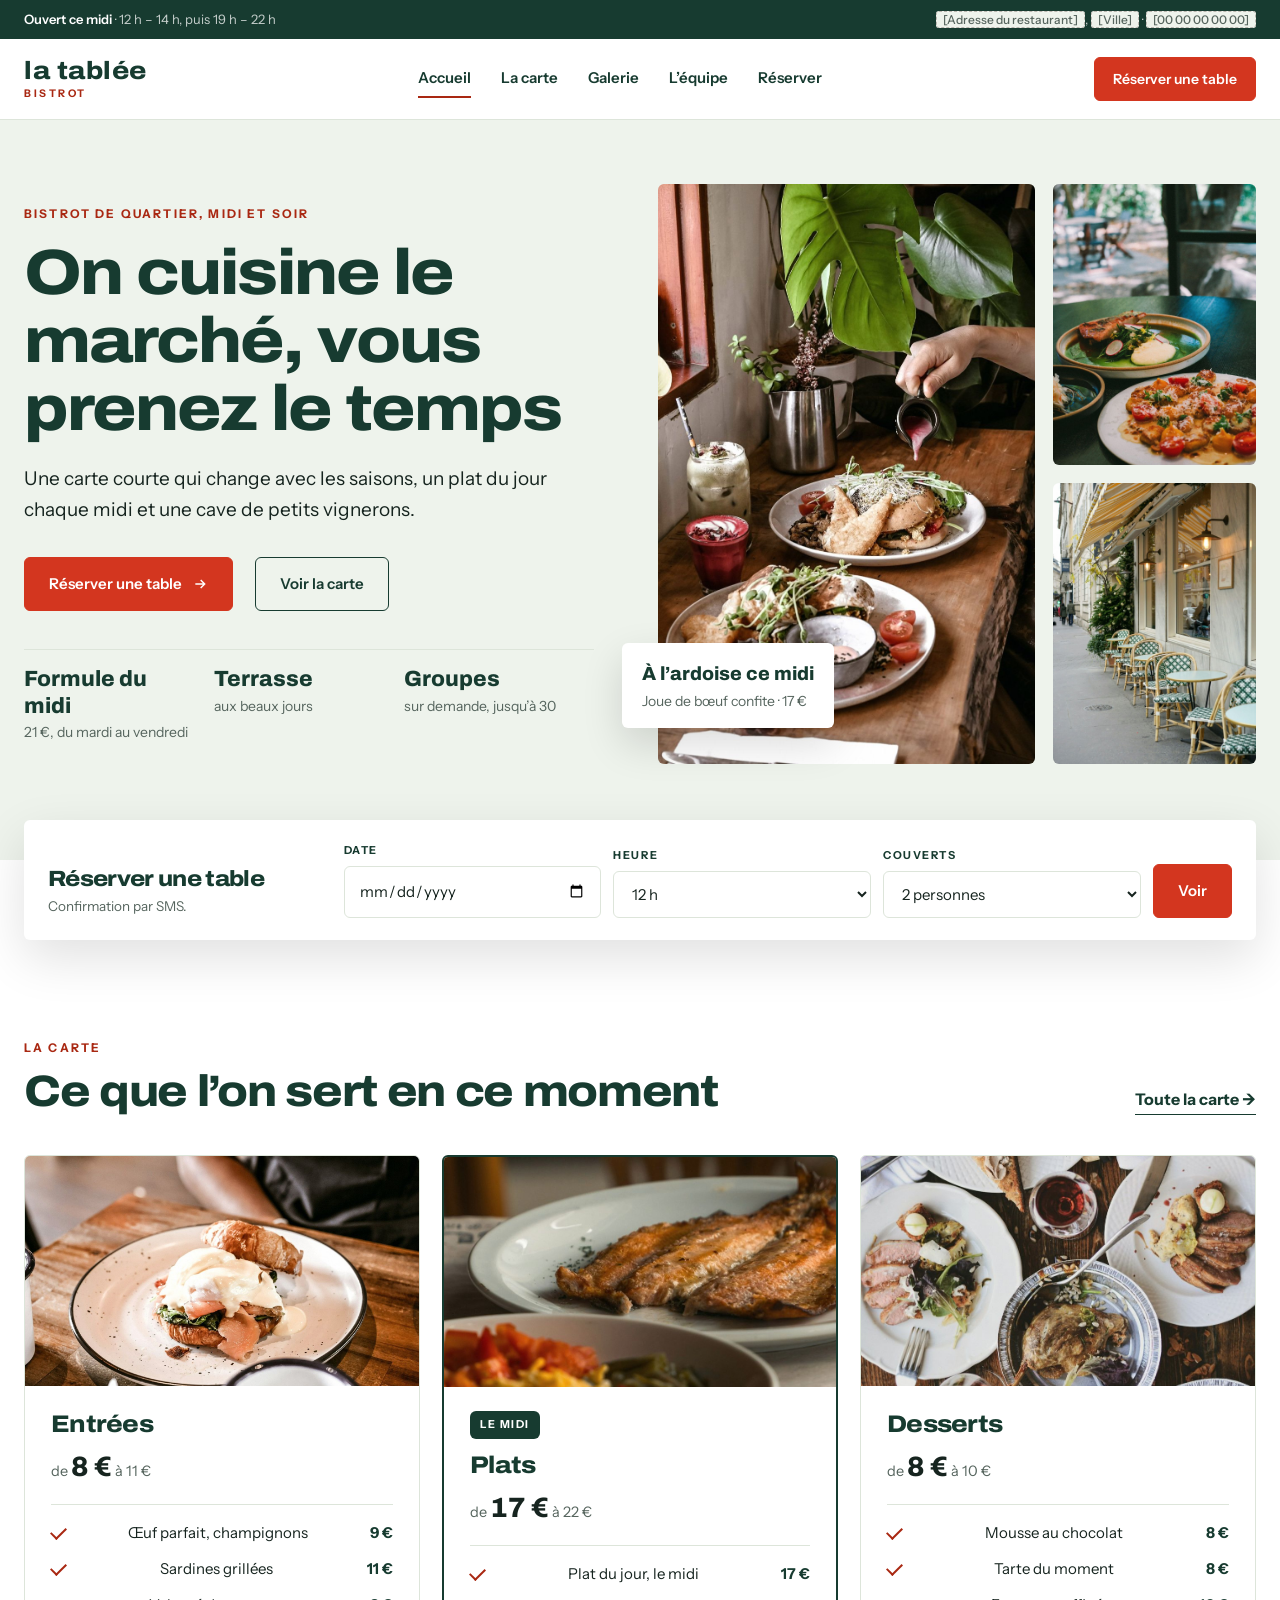
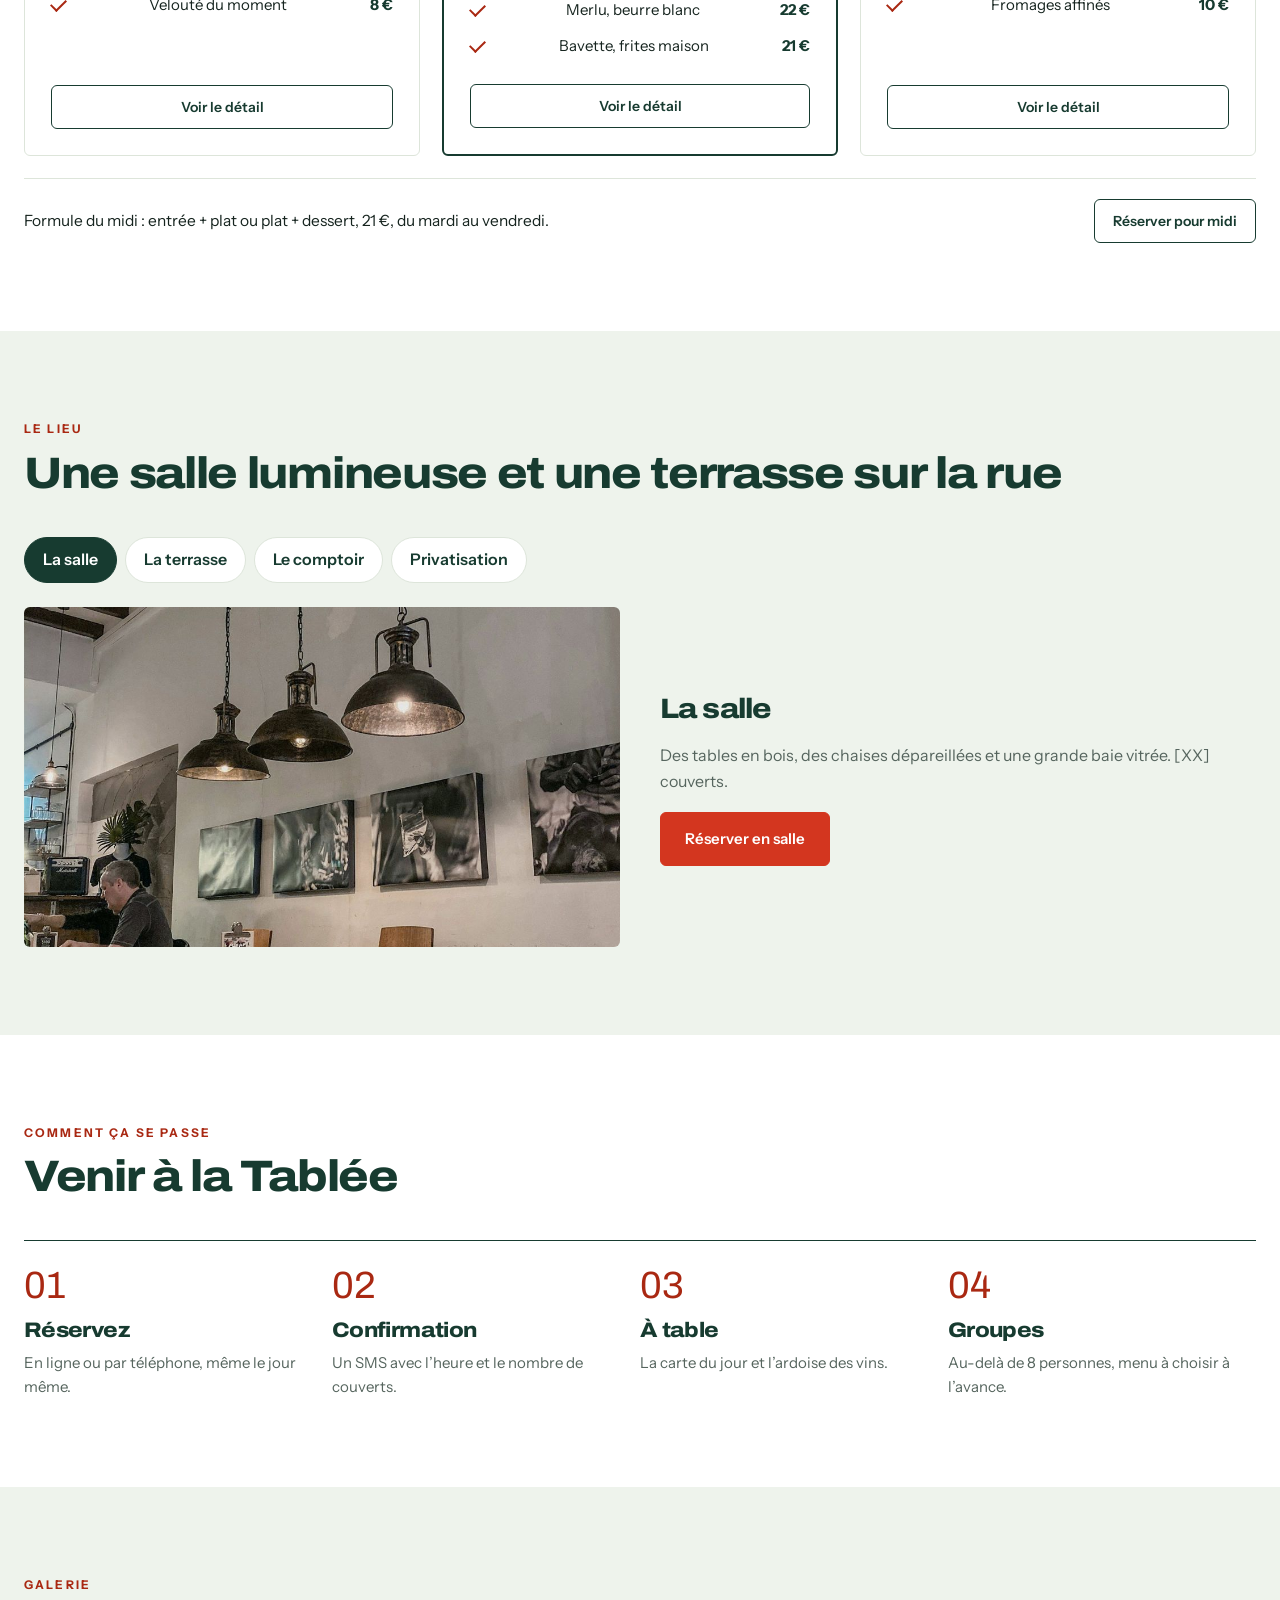
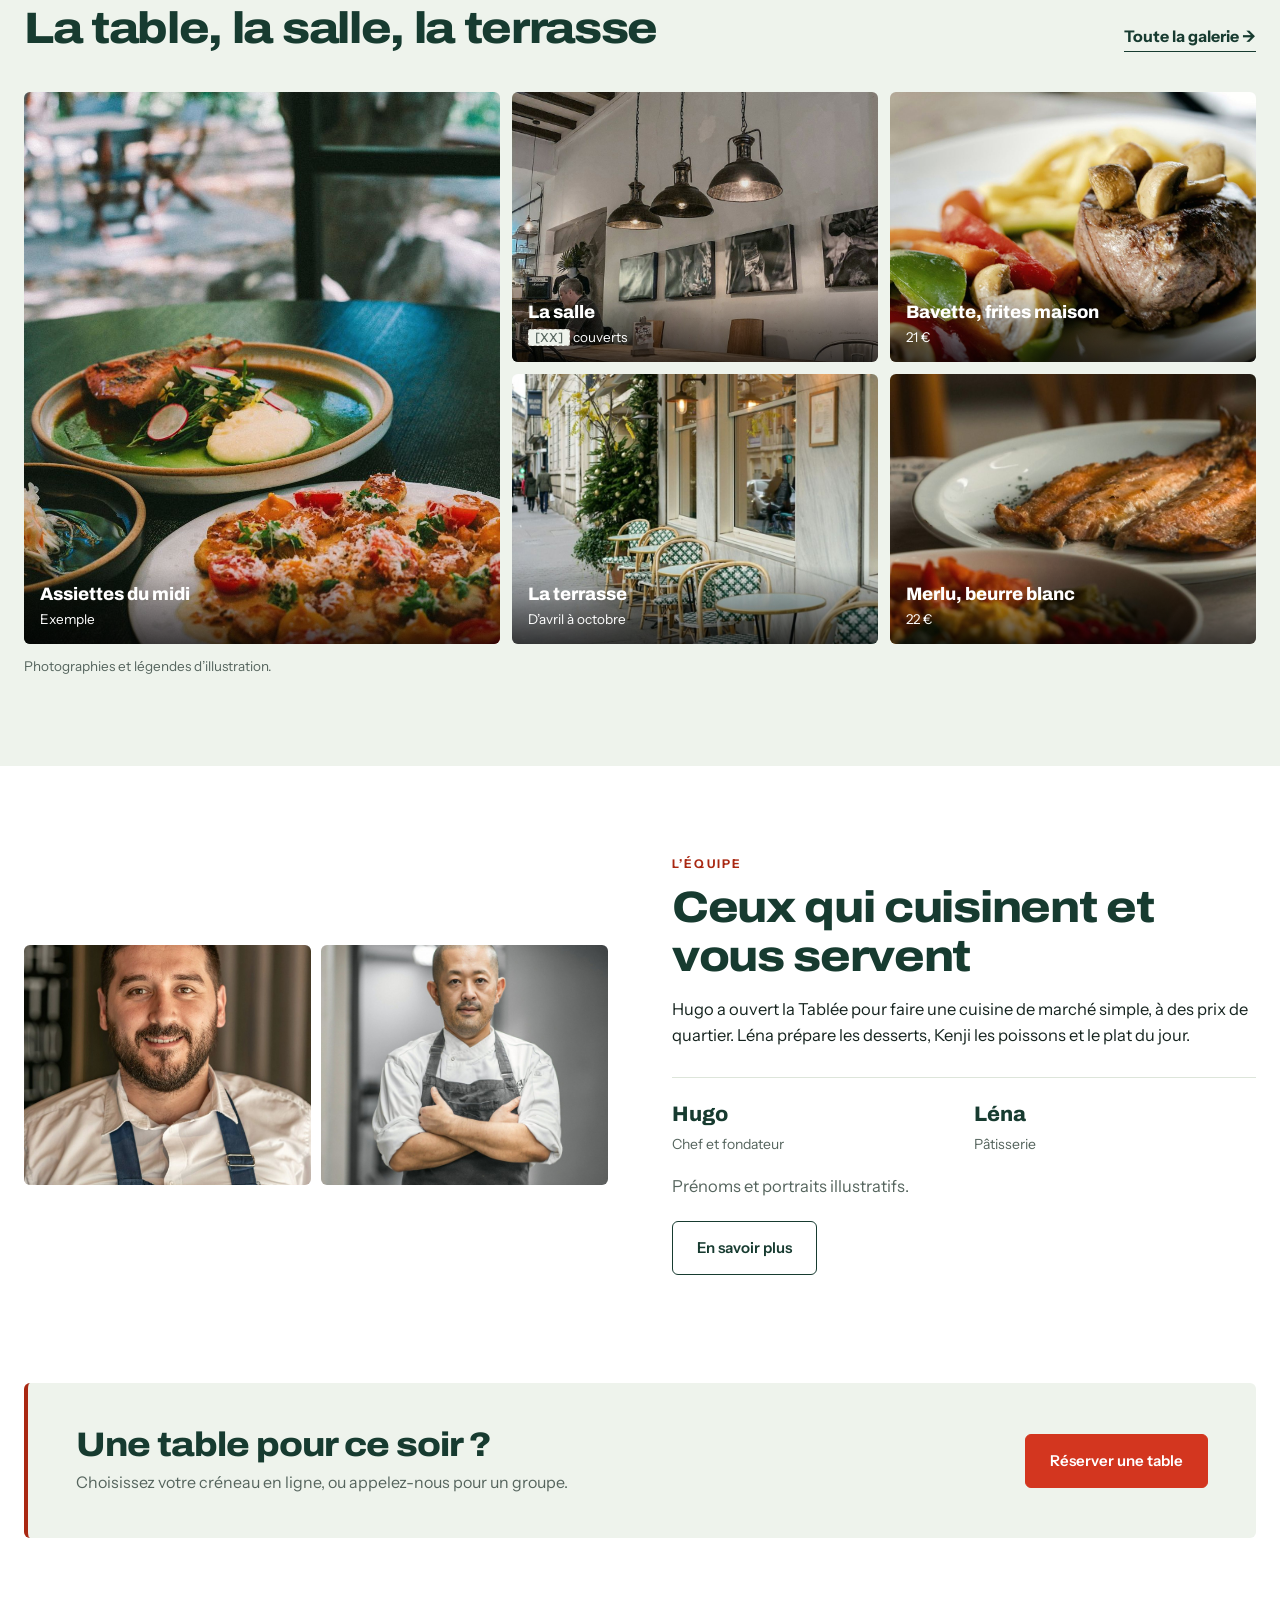
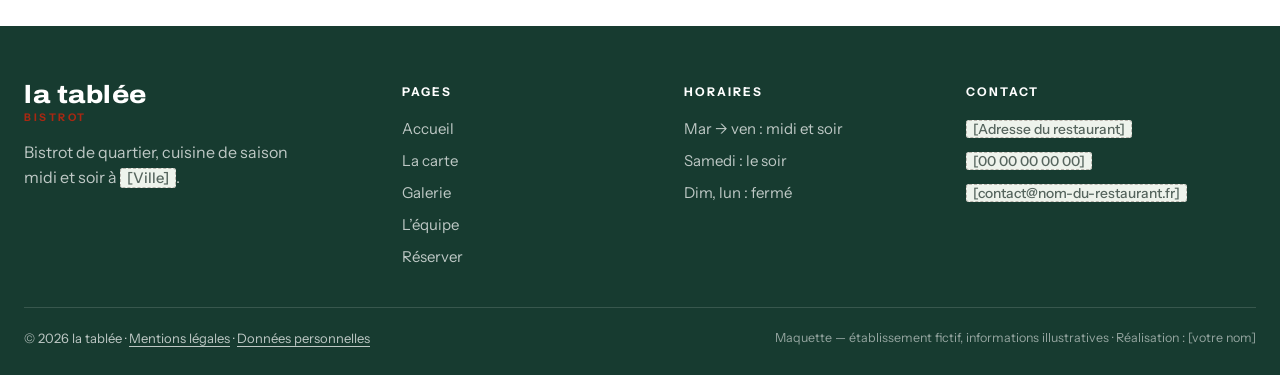
==== complet/index.html @ d4de53b2 "Rend tous les boutons et formulaires fonctionnels, Complet en cinq pages Essentiel et Complet régéné" ====
<!doctype html>
<html lang="fr">
<head>
<meta charset="utf-8">
<meta name="viewport" content="width=device-width, initial-scale=1">
<meta name="robots" content="noindex">
<title>la tablée — Bistrot (maquette Complet)</title>
<link rel="preconnect" href="https://fonts.googleapis.com"><link rel="preconnect" href="https://fonts.gstatic.com" crossorigin>
<link rel="stylesheet" href="https://fonts.googleapis.com/css2?family=Archivo:wdth,wght@62..125,400..800&family=Instrument+Sans:wght@400..700&display=swap">
<link rel="stylesheet" href="../kit/std.css">
<style>:root{--pri:#173B30;--pri-2:#24503F;--acc:#A92812;--btn:#D3361F;--btn-2:#A92812;--soft:#EEF3EC;--ink:#16241F;--muted:#56655E;--line:#DDE5DA;--radius:6px;--fd:'Archivo';--fb:'Instrument Sans';--fdw:800;--fdls:-.03em}h1,h2,h3,.logo b{font-stretch:112%}</style>
</head>
<body>
<div class="topbar wrap"><span><b>Ouvert ce midi</b> · 12 h – 14 h, puis 19 h – 22 h</span><span><span class="ph">[Adresse du restaurant]</span>, <span class="ph">[Ville]</span> · <a href="tel:+33000000000"><span class="ph">[00 00 00 00 00]</span></a></span></div>
<header class="hd wrap">
  <a class="logo" href="index.html"><b>la tablée</b><small>Bistrot</small></a>
  <nav aria-label="Navigation principale"><a href="index.html" class="on" aria-current="page">Accueil</a><a href="prestations.html">La carte</a><a href="realisations.html">Galerie</a><a href="a-propos.html">L’équipe</a><a href="contact.html">Réserver</a></nav>
  <div class="side"><a class="btn sm" href="contact.html#demande">Réserver une table</a><button class="burger" type="button" aria-label="Menu" aria-expanded="false"><i></i></button></div>
</header>
<nav class="mnav" aria-label="Menu mobile"><a href="index.html" class="on" aria-current="page">Accueil</a><a href="prestations.html">La carte</a><a href="realisations.html">Galerie</a><a href="a-propos.html">L’équipe</a><a href="contact.html">Réserver</a><a class="btn" href="contact.html#demande">Réserver une table</a></nav>

<main>
<section class="hero soft wrap" style="padding-bottom:96px">
  <div>
    <div class="eyebrow">Bistrot de quartier, midi et soir</div>
    <h1>On cuisine le marché, vous prenez le temps</h1>
    <p class="lede">Une carte courte qui change avec les saisons, un plat du jour chaque midi et une cave de petits vignerons.</p>
    <div class="ctas"><a class="btn" href="contact.html#demande">Réserver une table <svg viewBox="0 0 24 24" fill="none" stroke="currentColor" stroke-width="2.2"><path d="M5 12h14M13 6l6 6-6 6"/></svg></a><a class="btn line" href="prestations.html">Voir la carte</a></div>
    <div class="keys"><div><b>Formule du midi</b><span>21 €, du mardi au vendredi</span></div><div><b>Terrasse</b><span>aux beaux jours</span></div><div><b>Groupes</b><span>sur demande, jusqu’à 30</span></div></div>
  </div>
  <div class="mos"><div class="a" style="background-image:url(../img/b-hero.jpg)"></div><div class="b" style="background-image:url(../img/b-plats.jpg)"></div><div class="c" style="background-image:url(../img/b-terrasse.jpg)"></div>
    <div class="badge"><b>À l’ardoise ce midi</b>Joue de bœuf confite · 17 €</div></div>
</section>
<section class="quick wrap" aria-label="Réserver une table">
  <form class="datecheck" style="--n:3">
    <div><h3>Réserver une table</h3><p class="small">Confirmation par SMS.</p></div>
    <div class="f"><label for="date">Date</label><input id="date" name="date" type="date" required></div><div class="f"><label for="heure">Heure</label><select id="heure" name="heure"><option>12 h</option><option>12 h 30</option><option>13 h</option><option>19 h</option><option>19 h 30</option><option>20 h</option><option>20 h 30</option><option>21 h</option></select></div><div class="f"><label for="couverts">Couverts</label><select id="couverts" name="couverts"><option>2 personnes</option><option>1 personne</option><option>3 personnes</option><option>4 personnes</option><option>5 personnes</option><option>6 personnes</option><option>7 à 10 personnes</option></select></div>
    <button class="btn" type="submit">Voir</button>
  </form>
  <div class="res" role="status"><h3 style="margin-bottom:4px">Votre table</h3><dl></dl><div class="est"></div>
    <p class="muted" style="margin-top:8px">Ajoutez vos coordonnées pour confirmer : nous vous envoyons un SMS.</p>
    <div style="display:flex;flex-wrap:wrap;gap:14px 22px;align-items:center;margin-top:16px"><a class="btn" data-go="contact.html" href="contact.html#demande">Confirmer la réservation <svg viewBox="0 0 24 24" fill="none" stroke="currentColor" stroke-width="2.2"><path d="M5 12h14M13 6l6 6-6 6"/></svg></a><button class="link" type="button" data-again style="background:none;border:0;border-bottom:1px solid;cursor:pointer">Modifier</button></div></div>
</section>
<section class="s wrap">
  <div class="sh"><div><div class="eyebrow">La carte</div><h2 class="t">Ce que l’on sert en ce moment</h2></div><a class="link" href="prestations.html">Toute la carte →</a></div>
  <div class="offers"><article class="offer"><div class="pic" style="background-image:url(../img/b-oeuf.jpg)"></div>
      <div class="body"><h3>Entrées</h3><div class="pr">de <b>8 €</b> à 11 €</div><div class="list"><div class="check menu-l"><span>Œuf parfait, champignons</span><em>9 €</em></div><div class="check menu-l"><span>Sardines grillées</span><em>11 €</em></div><div class="check menu-l"><span>Velouté du moment</span><em>8 €</em></div></div>
      <a class="btn line sm go" href="prestations.html#entrees">Voir le détail</a></div></article><article class="offer hl"><div class="pic" style="background-image:url(../img/b-poisson.jpg)"></div>
      <div class="body"><span class="tag">Le midi</span><h3>Plats</h3><div class="pr">de <b>17 €</b> à 22 €</div><div class="list"><div class="check menu-l"><span>Plat du jour, le midi</span><em>17 €</em></div><div class="check menu-l"><span>Merlu, beurre blanc</span><em>22 €</em></div><div class="check menu-l"><span>Bavette, frites maison</span><em>21 €</em></div></div>
      <a class="btn line sm go" href="prestations.html#plats">Voir le détail</a></div></article><article class="offer"><div class="pic" style="background-image:url(../img/b-spread.jpg)"></div>
      <div class="body"><h3>Desserts</h3><div class="pr">de <b>8 €</b> à 10 €</div><div class="list"><div class="check menu-l"><span>Mousse au chocolat</span><em>8 €</em></div><div class="check menu-l"><span>Tarte du moment</span><em>8 €</em></div><div class="check menu-l"><span>Fromages affinés</span><em>10 €</em></div></div>
      <a class="btn line sm go" href="prestations.html#desserts">Voir le détail</a></div></article></div>
  <div class="note"><span>Formule du midi : entrée + plat ou plat + dessert, 21 €, du mardi au vendredi.</span><a class="btn line sm" href="contact.html#demande">Réserver pour midi</a></div>
</section>
<section class="s soft wrap"><div class="sh"><div><div class="eyebrow">Le lieu</div><h2 class="t">Une salle lumineuse et une terrasse sur la rue</h2></div></div>
  <div class="tabs"><div role="tablist" aria-label="Le lieu"><button role="tab" id="tab-0" aria-controls="ev-0" aria-selected="true">La salle</button><button role="tab" id="tab-1" aria-controls="ev-1" aria-selected="false">La terrasse</button><button role="tab" id="tab-2" aria-controls="ev-2" aria-selected="false">Le comptoir</button><button role="tab" id="tab-3" aria-controls="ev-3" aria-selected="false">Privatisation</button></div><div role="tabpanel" id="ev-0" aria-labelledby="tab-0"><div class="img" style="background-image:url(../img/b-salle.jpg)"></div>
          <div><h3>La salle</h3><p>Des tables en bois, des chaises dépareillées et une grande baie vitrée. [XX] couverts.</p><a class="btn" href="contact.html#demande">Réserver en salle</a></div></div><div role="tabpanel" id="ev-1" aria-labelledby="tab-1" hidden><div class="img" style="background-image:url(../img/b-terrasse.jpg)"></div>
          <div><h3>La terrasse</h3><p>Une vingtaine de places sur la rue, d’avril à octobre selon la météo.</p><p class="small">Sans réservation possible au déjeuner.</p><a class="btn" href="contact.html#demande">Réserver en terrasse</a></div></div><div role="tabpanel" id="ev-2" aria-labelledby="tab-2" hidden><div class="img" style="background-image:url(../img/b-table2.jpg)"></div>
          <div><h3>Le comptoir</h3><p>Pour un déjeuner rapide seul ou à deux, face à la cuisine.</p></div></div><div role="tabpanel" id="ev-3" aria-labelledby="tab-3" hidden><div class="img" style="background-image:url(../img/b-salle2.jpg)"></div>
          <div><h3>Privatisation</h3><p>Le restaurant se privatise en soirée, jusqu’à 40 personnes assises.</p><p class="small">Menu de groupe sur devis.</p><a class="btn" href="contact.html#demande">Demander un devis</a></div></div></div></section>
<section class="s wrap" style="padding-top:88px">
  <div class="sh"><div><div class="eyebrow">Comment ça se passe</div><h2 class="t">Venir à la Tablée</h2></div></div>
  <div class="steps"><div class="step"><i>01</i><h3>Réservez</h3><p>En ligne ou par téléphone, même le jour même.</p></div><div class="step"><i>02</i><h3>Confirmation</h3><p>Un SMS avec l’heure et le nombre de couverts.</p></div><div class="step"><i>03</i><h3>À table</h3><p>La carte du jour et l’ardoise des vins.</p></div><div class="step"><i>04</i><h3>Groupes</h3><p>Au-delà de 8 personnes, menu à choisir à l’avance.</p></div></div>
</section>
<section class="s soft wrap">
  <div class="sh"><div><div class="eyebrow">Galerie</div><h2 class="t">La table, la salle, la terrasse</h2></div><a class="link" href="realisations.html">Toute la galerie →</a></div>
  <div class="gal"><figure data-cat="Assiettes" data-full="../img/b-plats.jpg" style="background-image:url(../img/b-plats.jpg)"><figcaption><b>Assiettes du midi</b>Exemple</figcaption></figure><figure data-cat="Salle" data-full="../img/b-salle.jpg" style="background-image:url(../img/b-salle.jpg)"><figcaption><b>La salle</b><span class="ph">[XX]</span> couverts</figcaption></figure><figure data-cat="Assiettes" data-full="../img/b-steak.jpg" style="background-image:url(../img/b-steak.jpg)"><figcaption><b>Bavette, frites maison</b>21 €</figcaption></figure><figure data-cat="Terrasse" data-full="../img/b-terrasse.jpg" style="background-image:url(../img/b-terrasse.jpg)"><figcaption><b>La terrasse</b>D’avril à octobre</figcaption></figure><figure data-cat="Assiettes" data-full="../img/b-poisson.jpg" style="background-image:url(../img/b-poisson.jpg)"><figcaption><b>Merlu, beurre blanc</b>22 €</figcaption></figure></div>
  <p class="small" style="margin-top:12px">Photographies et légendes d’illustration.</p>
</section>
<section class="s wrap">
  <div class="split"><div style="display:grid;grid-template-columns:1fr 1fr;gap:10px"><div style="min-height:240px;background:center/cover url(../img/b-chef1.jpg);border-radius:var(--r)"></div><div style="min-height:240px;background:center/cover url(../img/b-chef2.jpg);border-radius:var(--r)"></div></div>
    <div><div class="eyebrow">L’équipe</div><h2 class="t">Ceux qui cuisinent et vous servent</h2><p>Hugo a ouvert la Tablée pour faire une cuisine de marché simple, à des prix de quartier. Léna prépare les desserts, Kenji les poissons et le plat du jour.</p>
      <div class="duo"><div><b>Hugo</b><span>Chef et fondateur</span></div><div><b>Léna</b><span>Pâtisserie</span></div></div>
      <p class="small">Prénoms et portraits illustratifs.</p>
      <a class="btn line" style="margin-top:22px" href="a-propos.html">En savoir plus</a></div></div>
</section>
<section class="s wrap" style="padding-top:20px"><div class="band"><div><h2>Une table pour ce soir ?</h2><p>Choisissez votre créneau en ligne, ou appelez-nous pour un groupe.</p></div><a class="btn" href="contact.html#demande">Réserver une table</a></div></section>
</main>
<footer class="ft wrap">
  <div class="top">
    <div><a class="logo" href="index.html"><b>la tablée</b><small>Bistrot</small></a><p style="margin-top:16px;max-width:290px">Bistrot de quartier, cuisine de saison midi et soir à <span class="ph">[Ville]</span>.</p></div>
    <div><h4>Pages</h4><a class="l" href="index.html">Accueil</a><a class="l" href="prestations.html">La carte</a><a class="l" href="realisations.html">Galerie</a><a class="l" href="a-propos.html">L’équipe</a><a class="l" href="contact.html">Réserver</a></div>
    <div><h4>Horaires</h4><span class="l">Mar → ven : midi et soir</span><span class="l">Samedi : le soir</span><span class="l">Dim, lun : fermé</span></div>
    <div><h4>Contact</h4><span class="l"><span class="ph">[Adresse du restaurant]</span></span><a class="l" href="tel:+33000000000"><span class="ph">[00 00 00 00 00]</span></a><a class="l" href="mailto:contact@nom-du-restaurant.fr"><span class="ph">[contact@nom-du-restaurant.fr]</span></a></div>
  </div>
  <div class="bot"><span>© <span data-year></span> la tablée · <a href="mentions-legales.html">Mentions légales</a> · <a href="mentions-legales.html#donnees">Données personnelles</a></span><span class="demo-note">Maquette — établissement fictif, informations illustratives · Réalisation : [votre nom]</span></div>
</footer>
<script src="../kit/std.js"></script>
</body>
</html>
---- kit/std.css ----
/* Socle commun des formules Essentiel et Complet. Chaque site définit ses couleurs et polices dans :root. */
*{box-sizing:border-box;margin:0;padding:0}
html{scroll-behavior:smooth;scroll-padding-top:90px}
body{background:#fff;color:var(--ink);font-family:var(--fb),system-ui,sans-serif;font-size:16px;line-height:1.6;-webkit-font-smoothing:antialiased}
img{display:block;max-width:100%}
a{color:inherit;text-decoration:none}
button,input,select,textarea{font:inherit;color:inherit}
:root{--gut:max(24px,calc((100vw - 1240px) / 2));--r:var(--radius,2px)}
.wrap{padding-left:var(--gut);padding-right:var(--gut)}

/* typographie */
.eyebrow{font-size:12px;letter-spacing:.18em;text-transform:uppercase;font-weight:700;color:var(--acc)}
h1,h2,h3,.disp{font-family:var(--fd),Georgia,serif;font-weight:var(--fdw,400);letter-spacing:var(--fdls,0)}
h1{font-size:clamp(38px,5.2vw,64px);line-height:1.06;color:var(--pri);margin:16px 0 22px}
h2.t{font-size:clamp(30px,3.6vw,44px);line-height:1.1;color:var(--pri);margin-top:10px}
.lede{font-size:clamp(17px,1.5vw,19px);line-height:1.6;color:var(--ink-2,var(--ink));max-width:540px}
.muted{color:var(--muted)}
.small{font-size:13.5px;color:var(--muted)}
.ph{color:var(--muted);background:var(--soft);border:1px dashed var(--line-2,#B9B5AE);border-radius:3px;padding:0 6px;font-size:.92em;white-space:nowrap;font-family:var(--fb);letter-spacing:0;text-transform:none;font-weight:500}
h1 .ph{font-size:.5em;vertical-align:middle}

/* boutons */
.btn{display:inline-flex;align-items:center;justify-content:center;gap:10px;background:var(--btn,var(--pri));color:var(--on-btn,var(--on-pri,#fff));font-weight:600;font-size:15px;padding:14px 24px;border-radius:var(--btn-r,var(--r));border:1px solid var(--btn,var(--pri));cursor:pointer;white-space:nowrap;transition:background .2s,color .2s,border-color .2s}
.btn:hover{background:var(--btn-2,var(--pri-2));border-color:var(--btn-2,var(--pri-2))}
.btn svg{width:16px;height:16px}
.btn.line{background:transparent;color:var(--pri);border-color:var(--pri)}
.btn.line:hover{background:var(--pri);color:var(--on-pri,#fff)}
.btn.acc{background:var(--acc);border-color:var(--acc);color:var(--on-acc,#fff)}
.btn.acc:hover{filter:brightness(.92)}
.btn.light{background:#fff;border-color:#fff;color:var(--pri)}
.btn.light:hover{background:var(--soft)}
.btn.sm{padding:10px 18px;font-size:14px}
.btn.block{width:100%}
.link{font-weight:700;color:var(--pri);border-bottom:1px solid currentColor;padding-bottom:2px}
.link:hover{color:var(--acc)}
:focus-visible{outline:2px solid var(--acc);outline-offset:3px}

/* bandeau + en-tête */
.topbar{background:var(--pri);color:var(--on-pri-2,rgba(255,255,255,.75));font-size:13px;display:flex;justify-content:space-between;gap:16px;padding-top:9px;padding-bottom:9px}
.topbar b{color:#fff;font-weight:600}
.topbar a:hover{color:#fff}
header.hd{position:sticky;top:0;z-index:30;background:#fff;border-bottom:1px solid var(--line);display:flex;align-items:center;justify-content:space-between;gap:24px;padding-top:18px;padding-bottom:18px}
.logo{display:flex;flex-direction:column;line-height:1;color:var(--pri)}
.logo b{font-family:var(--fd);font-weight:var(--fdw,400);font-size:25px;letter-spacing:var(--logols,.02em)}
.logo small{font-size:10.5px;letter-spacing:.24em;text-transform:uppercase;color:var(--acc);font-weight:700;margin-top:6px}
.hd nav{display:flex;align-items:center;gap:30px;font-size:15px;font-weight:600;color:var(--pri)}
.hd nav a{padding:6px 0;border-bottom:2px solid transparent}
.hd nav a:hover{border-color:var(--line)}
.hd nav a.on{border-color:var(--acc)}
.hd .side{display:flex;align-items:center;gap:14px}
.burger{display:none;width:44px;height:44px;border:1px solid var(--line);background:#fff;border-radius:var(--r);cursor:pointer;align-items:center;justify-content:center}
.burger i,.burger i::before,.burger i::after{display:block;width:18px;height:2px;background:var(--pri);position:relative;transition:transform .2s}
.burger i::before,.burger i::after{content:"";position:absolute;left:0}
.burger i::before{top:-6px}.burger i::after{top:6px}
.menu-open .burger i{background:transparent}
.menu-open .burger i::before{transform:translateY(6px) rotate(45deg)}
.menu-open .burger i::after{transform:translateY(-6px) rotate(-45deg)}
.mnav{display:none}

/* hero */
.hero{display:grid;grid-template-columns:1fr 1.05fr;gap:64px;align-items:center;padding-top:64px;padding-bottom:72px}
.hero.soft{background:var(--soft)}
.hero .ctas{display:flex;flex-wrap:wrap;align-items:center;gap:14px 22px;margin-top:32px}
.hero .meta{margin-top:30px;display:flex;flex-wrap:wrap;gap:8px 28px;font-size:14.5px;color:var(--muted)}
.hero .meta b{color:var(--ink);font-weight:600}
.hero .img{min-height:500px;height:100%;background:center/cover no-repeat;border-radius:var(--r)}
.keys{display:grid;grid-template-columns:repeat(3,1fr);margin-top:38px;border-top:1px solid var(--line)}
.keys div{padding:16px 16px 0 0}
.keys b{display:block;font-family:var(--fd);font-weight:var(--fdw,400);font-size:22px;color:var(--pri);line-height:1.2}
.keys span{font-size:14px;color:var(--muted)}
.mos{position:relative;height:580px}
.mos>div{position:absolute;background:center/cover no-repeat;border-radius:var(--r)}
.mos .a{left:0;top:0;width:63%;height:100%}
.mos .b{right:0;top:0;width:34%;height:48.5%}
.mos .c{right:0;bottom:0;width:34%;height:48.5%}
.mos .badge{position:absolute;left:-36px;bottom:36px;background:#fff;padding:16px 20px;box-shadow:0 16px 40px rgba(0,0,0,.14);font-size:14px;color:var(--muted);border-radius:var(--r)}
.mos .badge b{display:block;font-family:var(--fd);font-weight:var(--fdw,400);font-size:19px;color:var(--pri)}

/* widget rapide (date, estimation) */
.quick{position:relative;z-index:2;margin-top:-40px;margin-bottom:10px}
.quick form,.quick .res{background:#fff;box-shadow:0 18px 50px rgba(0,0,0,.12);border-radius:var(--r);padding:22px 24px}
.quick form{display:grid;grid-template-columns:1.1fr repeat(var(--n,2),1fr) auto;gap:12px;align-items:end}
.quick h3{font-size:22px;color:var(--pri);line-height:1.2}
.quick p.small{margin-top:4px}
.res{display:none}
.res.on{display:block}
.res b{color:var(--pri)}
.res dl{display:grid;grid-template-columns:auto 1fr;gap:4px 18px;margin:12px 0 4px;font-size:15px}
.res dt{color:var(--muted)}
.res .est{margin-top:10px;font-family:var(--fd);font-size:24px;color:var(--pri)}
table.hours{border-collapse:collapse;font-size:15px;width:100%;max-width:420px}
table.hours td{padding:7px 0;border-bottom:1px solid var(--line)}
table.hours td:last-child{text-align:right;font-weight:600}
.menu-l{display:flex;justify-content:space-between;gap:16px}
.menu-l em{font-style:normal;font-weight:700;color:var(--pri);white-space:nowrap}
.estim-out{font-family:var(--fd);font-size:30px;color:var(--pri);line-height:1.1}

/* champs */
.f{display:flex;flex-direction:column;gap:6px}
.f label,.f>span{font-size:11px;letter-spacing:.14em;text-transform:uppercase;font-weight:700;color:var(--pri)}
.f input,.f select,.f textarea{width:100%;border:1px solid var(--line);background:#fff;border-radius:var(--r);padding:12px 14px;font-size:15px;color:var(--ink);outline:none;transition:border-color .2s}
.f textarea{min-height:120px;resize:vertical}
.f input:focus,.f select:focus,.f textarea:focus{border-color:var(--acc)}
.f input:user-invalid,.f select:user-invalid{border-color:#B4412F}
.consent{display:flex;gap:10px;align-items:flex-start;font-size:13.5px;color:var(--muted)}
.consent input{margin-top:3px;accent-color:var(--pri)}

/* sections */
section.s{padding-top:88px;padding-bottom:88px}
section.s.soft{background:var(--soft)}
section.s.dark{background:var(--pri);color:var(--on-pri-2,rgba(255,255,255,.8))}
section.s.dark h2.t,section.s.dark h3{color:#fff}
.sh{display:flex;justify-content:space-between;align-items:flex-end;gap:24px;margin-bottom:40px}
.sh p{max-width:420px;color:var(--muted);font-size:15px}

/* formules */
.offers{display:grid;grid-template-columns:repeat(auto-fit,minmax(250px,1fr));gap:22px}
.offer{background:#fff;border:1px solid var(--line);border-radius:var(--r);display:flex;flex-direction:column;overflow:hidden}
.offer .pic{height:230px;background:center/cover no-repeat}
.offer .body{padding:24px 26px 26px;display:flex;flex-direction:column;flex:1}
.offer h3{font-size:24px;color:var(--pri);line-height:1.2}
.offer .pr{font-size:14.5px;color:var(--muted);margin:6px 0 14px}
.offer .pr b{font-family:var(--fd);font-weight:var(--fdw,400);font-size:28px;color:var(--ink)}
.offer .list{border-top:1px solid var(--line);padding-top:10px;flex:1}
.offer .go{margin-top:20px}
.offer.hl{border:2px solid var(--pri)}
.tag{align-self:flex-start;background:var(--pri);color:var(--on-pri,#fff);font-size:11px;letter-spacing:.14em;text-transform:uppercase;font-weight:700;padding:5px 10px;margin-bottom:12px;border-radius:var(--r)}
.check{display:flex;gap:10px;font-size:15px;padding:6px 0}
.check::before{content:"";flex:none;width:13px;height:7px;border-left:2px solid var(--acc);border-bottom:2px solid var(--acc);transform:rotate(-45deg);margin-top:6px}
.note{margin-top:22px;display:flex;justify-content:space-between;align-items:center;gap:20px;border-top:1px solid var(--line);padding-top:20px;font-size:15.5px}

/* étapes */
.steps{display:grid;grid-template-columns:repeat(4,1fr);border-top:1px solid var(--pri)}
.step{padding:26px 26px 0 0}
.step i{font-style:normal;font-family:var(--fd);font-size:38px;color:var(--acc);line-height:1}
.step h3{font-size:21px;color:var(--pri);margin:12px 0 8px;line-height:1.2}
.step p{font-size:15px;color:var(--muted)}

/* galerie */
.gal{display:grid;grid-template-columns:1.3fr 1fr 1fr;grid-template-rows:270px 270px;gap:12px}
.gal figure:first-child{grid-row:span 2}
.gal figure,.grid-g figure{position:relative;background:center/cover no-repeat;border-radius:var(--r);overflow:hidden;cursor:zoom-in;margin:0}
.gal figcaption,.grid-g figcaption{position:absolute;left:0;right:0;bottom:0;padding:14px 16px;background:linear-gradient(transparent,rgba(0,0,0,.7));color:#fff;font-size:13.5px}
.gal figcaption b,.grid-g figcaption b{display:block;font-family:var(--fd);font-weight:var(--fdw,400);font-size:18px}
.filters{display:flex;flex-wrap:wrap;gap:8px;margin-bottom:26px}
.filters button{border:1px solid var(--line);background:#fff;border-radius:999px;padding:8px 16px;font-size:14px;font-weight:600;cursor:pointer;color:var(--pri)}
.filters button[aria-pressed="true"]{background:var(--pri);border-color:var(--pri);color:var(--on-pri,#fff)}
.grid-g{display:grid;grid-template-columns:repeat(3,1fr);grid-auto-rows:300px;gap:12px}
.grid-g figure.w{grid-column:span 2}
.grid-g figure[hidden]{display:none}

/* lightbox */
.lb{position:fixed;inset:0;z-index:100;background:rgba(10,10,10,.92);display:none;align-items:center;justify-content:center;padding:60px 70px}
.lb.on{display:flex}
.lb img{max-width:100%;max-height:100%;object-fit:contain}
.lb .cap{position:absolute;left:0;right:0;bottom:18px;text-align:center;color:#ddd;font-size:14px}
.lb button{position:absolute;background:rgba(255,255,255,.12);border:0;color:#fff;width:48px;height:48px;border-radius:50%;cursor:pointer;font-size:22px;line-height:1}
.lb button:hover{background:rgba(255,255,255,.25)}
.lb .x{top:16px;right:16px}.lb .pv{left:14px;top:50%;margin-top:-24px}.lb .nx{right:14px;top:50%;margin-top:-24px}

/* à propos */
.split{display:grid;grid-template-columns:1fr 1fr;gap:64px;align-items:center}
.split .img{min-height:520px;background:center/cover no-repeat;border-radius:var(--r)}
.split p{margin-top:16px;font-size:16.5px}
.duo{display:grid;grid-template-columns:1fr 1fr;gap:20px;margin-top:28px;border-top:1px solid var(--line);padding-top:20px}
.duo b{display:block;font-family:var(--fd);font-weight:var(--fdw,400);font-size:21px;color:var(--pri)}
.duo span{font-size:14px;color:var(--muted)}
.team{display:grid;grid-template-columns:1fr 1fr;gap:24px}
.team .m{display:grid;grid-template-columns:200px 1fr;gap:22px;align-items:center;border:1px solid var(--line);border-radius:var(--r);padding:12px}
.team .m div:first-child{height:230px;background:center/cover no-repeat;border-radius:var(--r)}
.team h3{font-size:22px;color:var(--pri)}
.team p{font-size:15px;color:var(--muted);margin-top:8px}
.engs{display:grid;grid-template-columns:repeat(3,1fr);gap:22px}
.eng{border-top:2px solid var(--acc);padding-top:18px}
.eng h3{font-size:21px;color:var(--pri);line-height:1.25}
.eng p{margin-top:8px;font-size:15px;color:var(--muted)}

/* bandeau d'appel */
.band{background:var(--soft);display:flex;justify-content:space-between;align-items:center;gap:24px;padding:42px 48px;border-left:4px solid var(--acc);border-radius:var(--r)}
.band h2{font-size:34px;color:var(--pri);line-height:1.15}
.band p{color:var(--muted);margin-top:6px}

/* page intérieure */
.ph-head{background:var(--soft);padding-top:64px;padding-bottom:56px}
.ph-head h1{font-size:clamp(36px,4.4vw,54px);margin:12px 0 14px}
.crumb{font-size:13.5px;color:var(--muted)}
.crumb a{text-decoration:underline;text-underline-offset:3px}
.crumb a:hover{color:var(--pri)}

/* formules détaillées */
.plans{display:grid;grid-template-columns:repeat(auto-fit,minmax(250px,1fr));gap:22px;align-items:stretch}
.plan{border:1px solid var(--line);border-radius:var(--r);padding:30px 28px;display:flex;flex-direction:column;scroll-margin-top:100px}
.plan.hl{border:2px solid var(--pri);background:var(--soft)}
.plan h2{font-size:28px;color:var(--pri);line-height:1.15}
.plan .pr{margin:8px 0 6px;color:var(--muted);font-size:15px}
.plan .pr b{font-family:var(--fd);font-weight:var(--fdw,400);font-size:34px;color:var(--ink)}
.plan .for{font-size:15px;color:var(--muted);margin-bottom:16px}
.plan .list{border-top:1px solid var(--line);padding-top:12px;flex:1;margin-bottom:22px}
.plan:target{box-shadow:0 0 0 3px var(--acc)}
table.opts{width:100%;border-collapse:collapse;font-size:15.5px}
table.opts td{padding:14px 0;border-bottom:1px solid var(--line)}
table.opts td:last-child{text-align:right;font-weight:700;color:var(--pri);white-space:nowrap;padding-left:16px}
.faq{border-top:1px solid var(--line)}
.faq details{border-bottom:1px solid var(--line)}
.faq summary{list-style:none;cursor:pointer;display:flex;justify-content:space-between;gap:20px;padding:20px 0;font-weight:600;font-size:17px;color:var(--pri)}
.faq summary::-webkit-details-marker{display:none}
.faq summary::after{content:"+";font-size:24px;line-height:1;color:var(--acc);transition:transform .2s}
.faq details[open] summary::after{transform:rotate(45deg)}
.faq details p{padding:0 0 20px;color:var(--muted);max-width:760px}
.two{display:grid;grid-template-columns:1fr 1fr;gap:64px}

/* onglets (types d'événement) */
.tabs [role=tablist]{display:flex;flex-wrap:wrap;gap:8px;margin-bottom:24px}
.tabs [role=tab]{border:1px solid var(--line);background:#fff;border-radius:999px;padding:9px 18px;font-weight:600;cursor:pointer;color:var(--pri)}
.tabs [role=tab][aria-selected="true"]{background:var(--pri);border-color:var(--pri);color:var(--on-pri,#fff)}
.tabs [role=tabpanel]{display:grid;grid-template-columns:1fr 1fr;gap:40px;align-items:center}
.tabs [role=tabpanel][hidden]{display:none}
.tabs .img{min-height:340px;background:center/cover no-repeat;border-radius:var(--r)}
.tabs h3{font-size:28px;color:var(--pri)}
.tabs p{margin:12px 0 18px;color:var(--muted)}

/* contact */
.contact{display:grid;grid-template-columns:.85fr 1.15fr;gap:60px;align-items:start}
.contact h3{font-size:22px;color:var(--pri);margin:24px 0 8px}
.cline{display:flex;align-items:center;gap:12px;font-size:15.5px;padding:6px 0}
.cline svg{width:18px;height:18px;color:var(--acc);flex:none}
a.cline:hover{color:var(--pri)}
form.demo{display:grid;grid-template-columns:1fr 1fr;gap:14px;background:var(--soft);padding:28px;border-radius:var(--r)}
form.demo .full{grid-column:1/-1}
.sent{display:none;background:var(--soft);padding:36px 32px;border-radius:var(--r);border-left:4px solid var(--acc)}
.sent.on{display:block}
.sent h3{font-size:26px;color:var(--pri);margin:0 0 10px}
.sent dl{display:grid;grid-template-columns:auto 1fr;gap:6px 18px;margin:16px 0;font-size:15px}
.sent dt{color:var(--muted)}
.sent .btn{margin-top:8px}

/* pied de page */
footer.ft{background:var(--pri);color:var(--on-pri-2,rgba(255,255,255,.72));padding-top:56px;padding-bottom:26px}
.ft .top{display:grid;grid-template-columns:1.4fr 1fr 1fr 1.2fr;gap:40px;padding-bottom:34px;border-bottom:1px solid rgba(255,255,255,.14)}
.ft .logo{color:#fff}
.ft h4{font-size:12px;letter-spacing:.16em;text-transform:uppercase;color:#fff;margin-bottom:12px}
.ft .l{display:block;font-size:15px;padding:4px 0}
.ft a.l:hover{color:#fff}
.ft .bot{display:flex;justify-content:space-between;flex-wrap:wrap;gap:10px 22px;padding-top:20px;font-size:13px}
.ft .bot a{text-decoration:underline;text-underline-offset:3px}
.ft .bot a:hover{color:#fff}
footer.ft.mini{padding-top:28px}
.ft.mini .bot{border-top:0;padding-top:0;align-items:center}
.legal{max-width:760px}
.legal h2{font-size:26px;color:var(--pri);margin:34px 0 10px}
.legal p{margin-top:10px}
details.mention{margin-top:14px}
details.mention summary{cursor:pointer;text-decoration:underline;text-underline-offset:3px;display:inline}
details.mention p{margin-top:10px;max-width:760px}
.demo-note{font-size:12.5px;opacity:.75}

/* toast */
.toast{position:fixed;left:50%;bottom:24px;transform:translate(-50%,20px);opacity:0;background:var(--ink);color:#fff;padding:12px 20px;border-radius:var(--r);font-size:14.5px;z-index:120;transition:all .25s;pointer-events:none;max-width:calc(100vw - 32px)}
.toast.on{opacity:1;transform:translate(-50%,0)}

/* responsive */
@media (max-width:1100px){
  :root{--gut:32px}
  .hd nav{display:none}
  .burger{display:inline-flex}
  .mnav{position:fixed;inset:var(--hd-h,76px) 0 0 0;z-index:29;background:#fff;padding:24px var(--gut);flex-direction:column;gap:4px;overflow:auto}
  .menu-open .mnav{display:flex}
  .mnav a{font-family:var(--fd);font-weight:var(--fdw,400);font-size:26px;color:var(--pri);padding:12px 0;border-bottom:1px solid var(--line)}
  .mnav a.on{color:var(--acc)}
  .mnav .btn{margin-top:20px;font-family:var(--fb);font-size:16px;color:var(--on-pri,#fff);border-bottom:1px solid var(--pri)}
  .hero{grid-template-columns:1fr;gap:40px}
  .hero .img{min-height:400px}
  .mos .badge{left:16px}
  .quick form{grid-template-columns:1fr 1fr}
  .quick form>div:first-child{grid-column:1/-1}
  .steps{grid-template-columns:1fr 1fr;row-gap:10px}
  .gal{grid-template-columns:1fr 1fr;grid-template-rows:none;grid-auto-rows:240px}
  .gal figure:first-child{grid-row:auto}
  .grid-g{grid-template-columns:1fr 1fr;grid-auto-rows:260px}
  .split,.contact,.two,.tabs [role=tabpanel]{grid-template-columns:1fr;gap:36px}
  .split .img{min-height:380px}
  .team{grid-template-columns:1fr}
  .engs{grid-template-columns:1fr 1fr}
  .ft .top{grid-template-columns:1fr 1fr}
}
@media (max-width:700px){
  :root{--gut:20px}
  .topbar>span:last-child{display:none}
  .topbar{justify-content:center}
  header.hd{padding-top:12px;padding-bottom:12px;gap:12px}
  .logo b{font-size:21px}
  .logo small{font-size:9.5px}
  .hd .side .btn{display:none}
  .hero{padding-top:36px;padding-bottom:48px}
  .hero .img{min-height:300px}
  .keys{grid-template-columns:1fr}
  .mos{height:380px}
  .mos .a{width:100%}
  .mos .b,.mos .c{display:none}
  .mos .badge{left:12px;bottom:12px}
  .quick{margin-top:0;padding-top:20px}
  .quick form{grid-template-columns:1fr;padding:18px}
  section.s{padding-top:56px;padding-bottom:56px}
  .sh{display:block;margin-bottom:26px}
  .sh p{margin-top:10px}
  .sh .link{display:inline-block;margin-top:14px}
  .offers,.plans,.steps,.engs,.ft .top{grid-template-columns:1fr}
  .gal{grid-auto-rows:190px;gap:8px}
  .grid-g{grid-template-columns:1fr;grid-auto-rows:240px}
  .grid-g figure.w{grid-column:auto}
  .team .m{grid-template-columns:120px 1fr}
  .team .m div:first-child{height:150px}
  .band{flex-direction:column;align-items:flex-start;padding:28px 22px}
  .band h2{font-size:27px}
  .note{flex-direction:column;align-items:flex-start}
  form.demo{grid-template-columns:1fr;padding:20px}
  .lb{padding:56px 10px}
  .ft .bot{flex-direction:column}
}
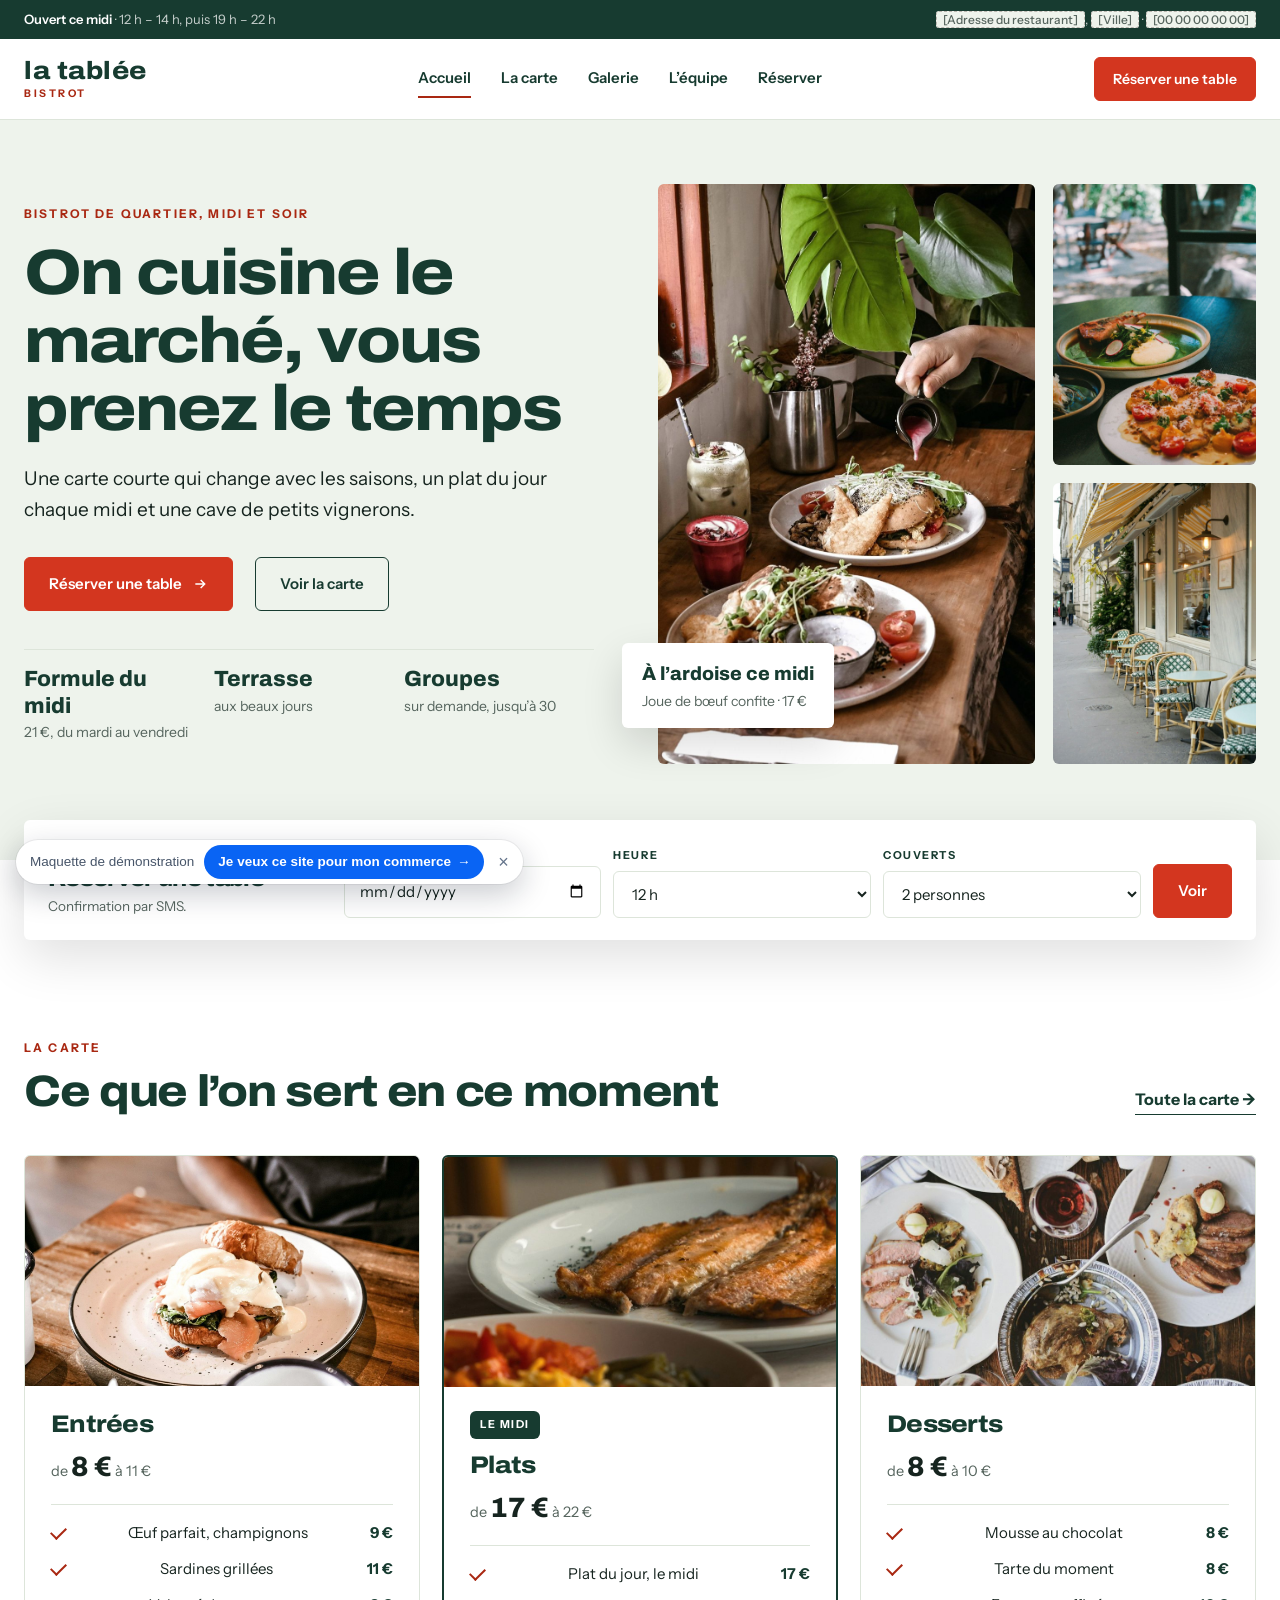
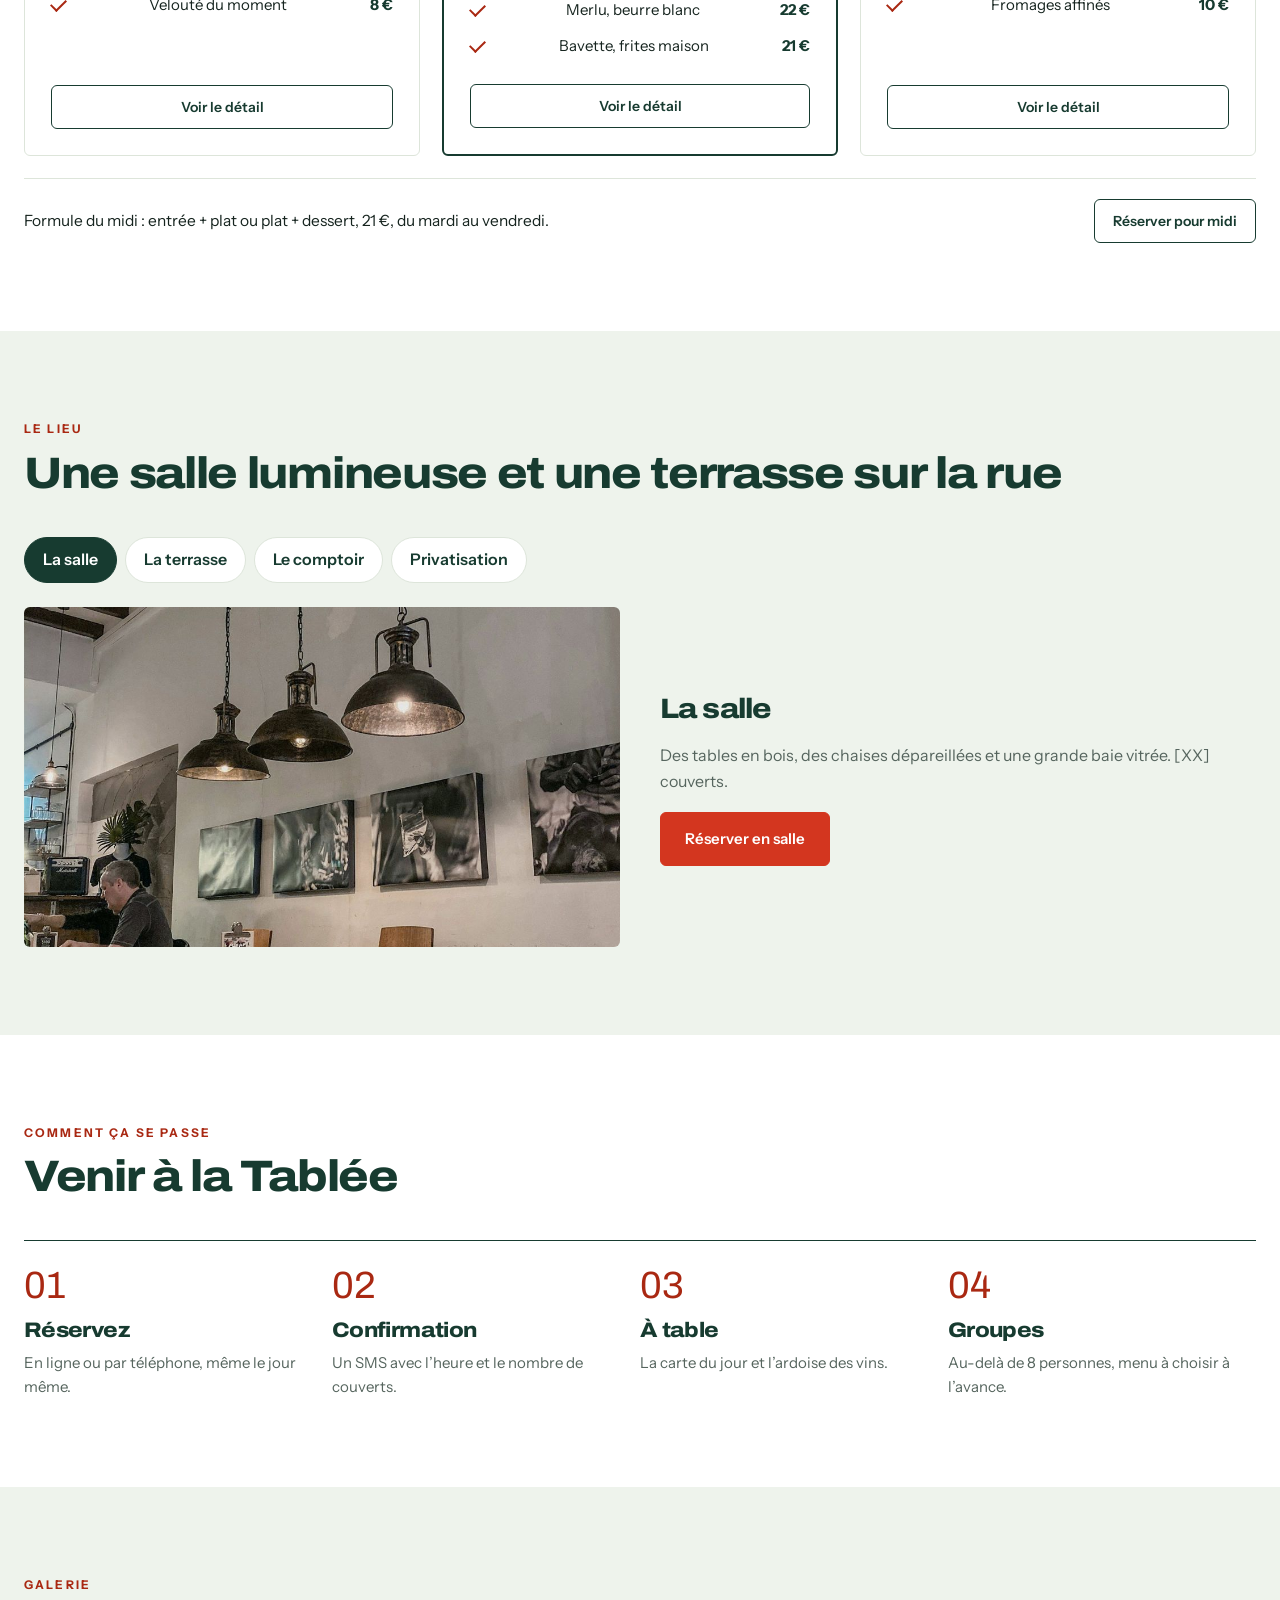
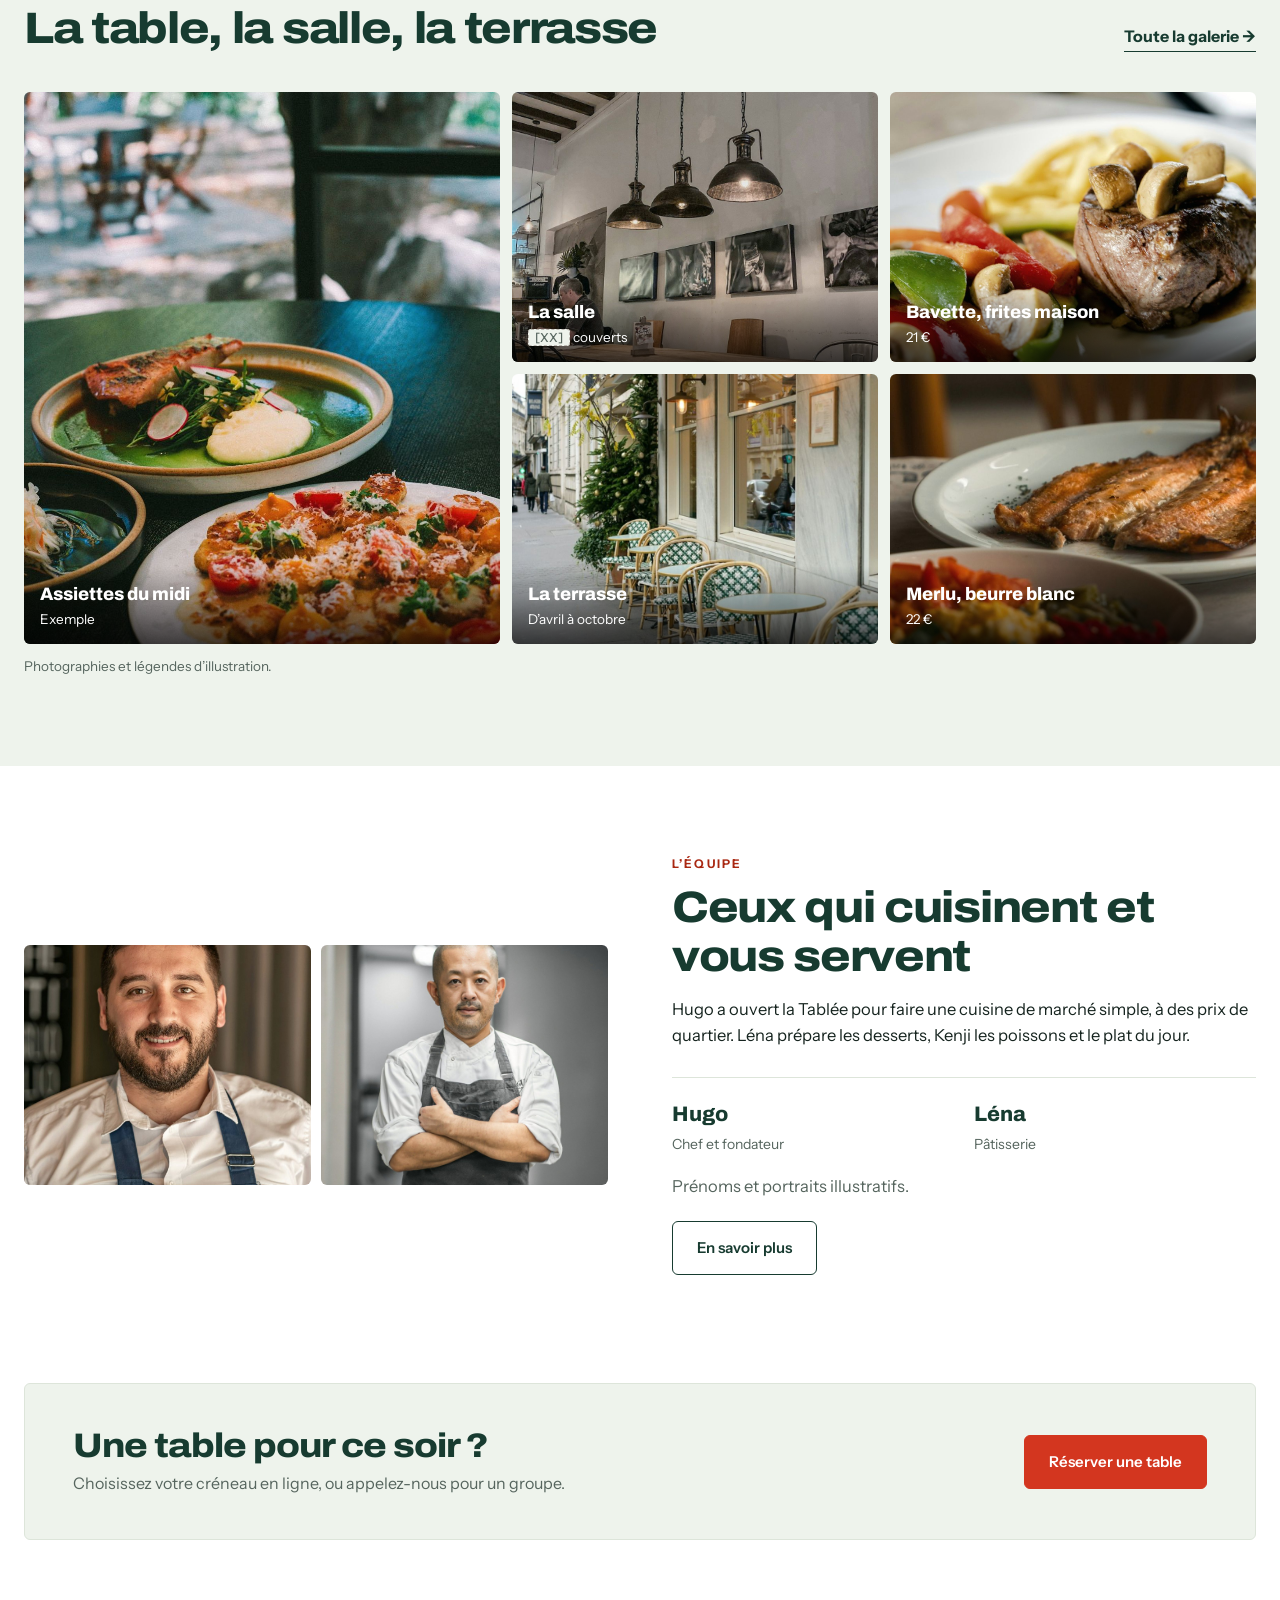
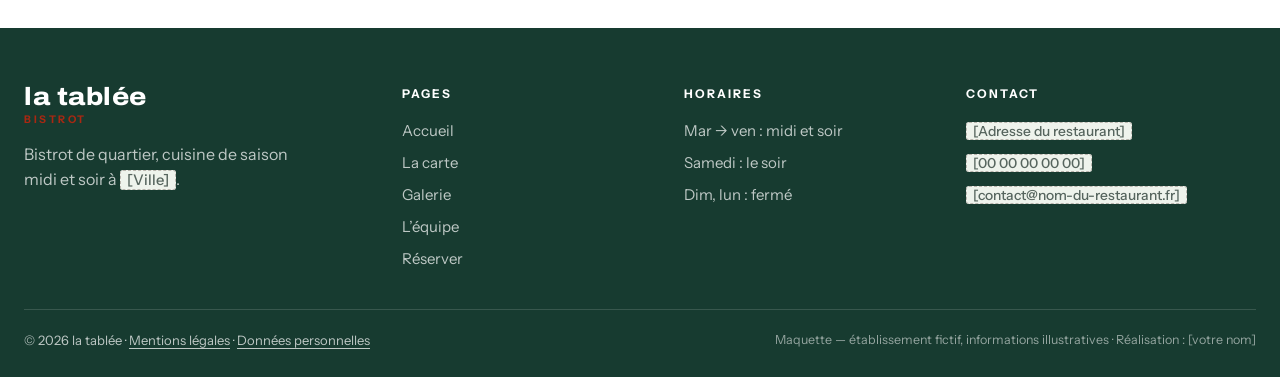
==== commit 1e1d22e1: "Ajoute un appel à l’action vers client-contact.fr Accueil : bouton d’en-tête, bloc sous l’introducti" ====
--- a/complet/index.html
+++ b/complet/index.html
@@ -86,5 +86,6 @@
   <div class="bot"><span>© <span data-year></span> la tablée · <a href="mentions-legales.html">Mentions légales</a> · <a href="mentions-legales.html#donnees">Données personnelles</a></span><span class="demo-note">Maquette — établissement fictif, informations illustratives · Réalisation : [votre nom]</span></div>
 </footer>
 <script src="../kit/std.js"></script>
+<script src="../kit/cta.js" data-secteur="restaurant" data-modele="complet" defer></script>
 </body>
 </html>
--- a/kit/std.css
+++ b/kit/std.css
@@ -176,7 +176,7 @@
 .eng p{margin-top:8px;font-size:15px;color:var(--muted)}
 
 /* bandeau d'appel */
-.band{background:var(--soft);display:flex;justify-content:space-between;align-items:center;gap:24px;padding:42px 48px;border-left:4px solid var(--acc);border-radius:var(--r)}
+.band{background:var(--soft);display:flex;justify-content:space-between;align-items:center;gap:24px;padding:42px 48px;border:1px solid var(--line);border-radius:var(--r)}
 .band h2{font-size:34px;color:var(--pri);line-height:1.15}
 .band p{color:var(--muted);margin-top:6px}
 
@@ -227,7 +227,7 @@
 a.cline:hover{color:var(--pri)}
 form.demo{display:grid;grid-template-columns:1fr 1fr;gap:14px;background:var(--soft);padding:28px;border-radius:var(--r)}
 form.demo .full{grid-column:1/-1}
-.sent{display:none;background:var(--soft);padding:36px 32px;border-radius:var(--r);border-left:4px solid var(--acc)}
+.sent{display:none;background:var(--soft);padding:36px 32px;border-radius:var(--r);border:1px solid var(--line)}
 .sent.on{display:block}
 .sent h3{font-size:26px;color:var(--pri);margin:0 0 10px}
 .sent dl{display:grid;grid-template-columns:auto 1fr;gap:6px 18px;margin:16px 0;font-size:15px}
